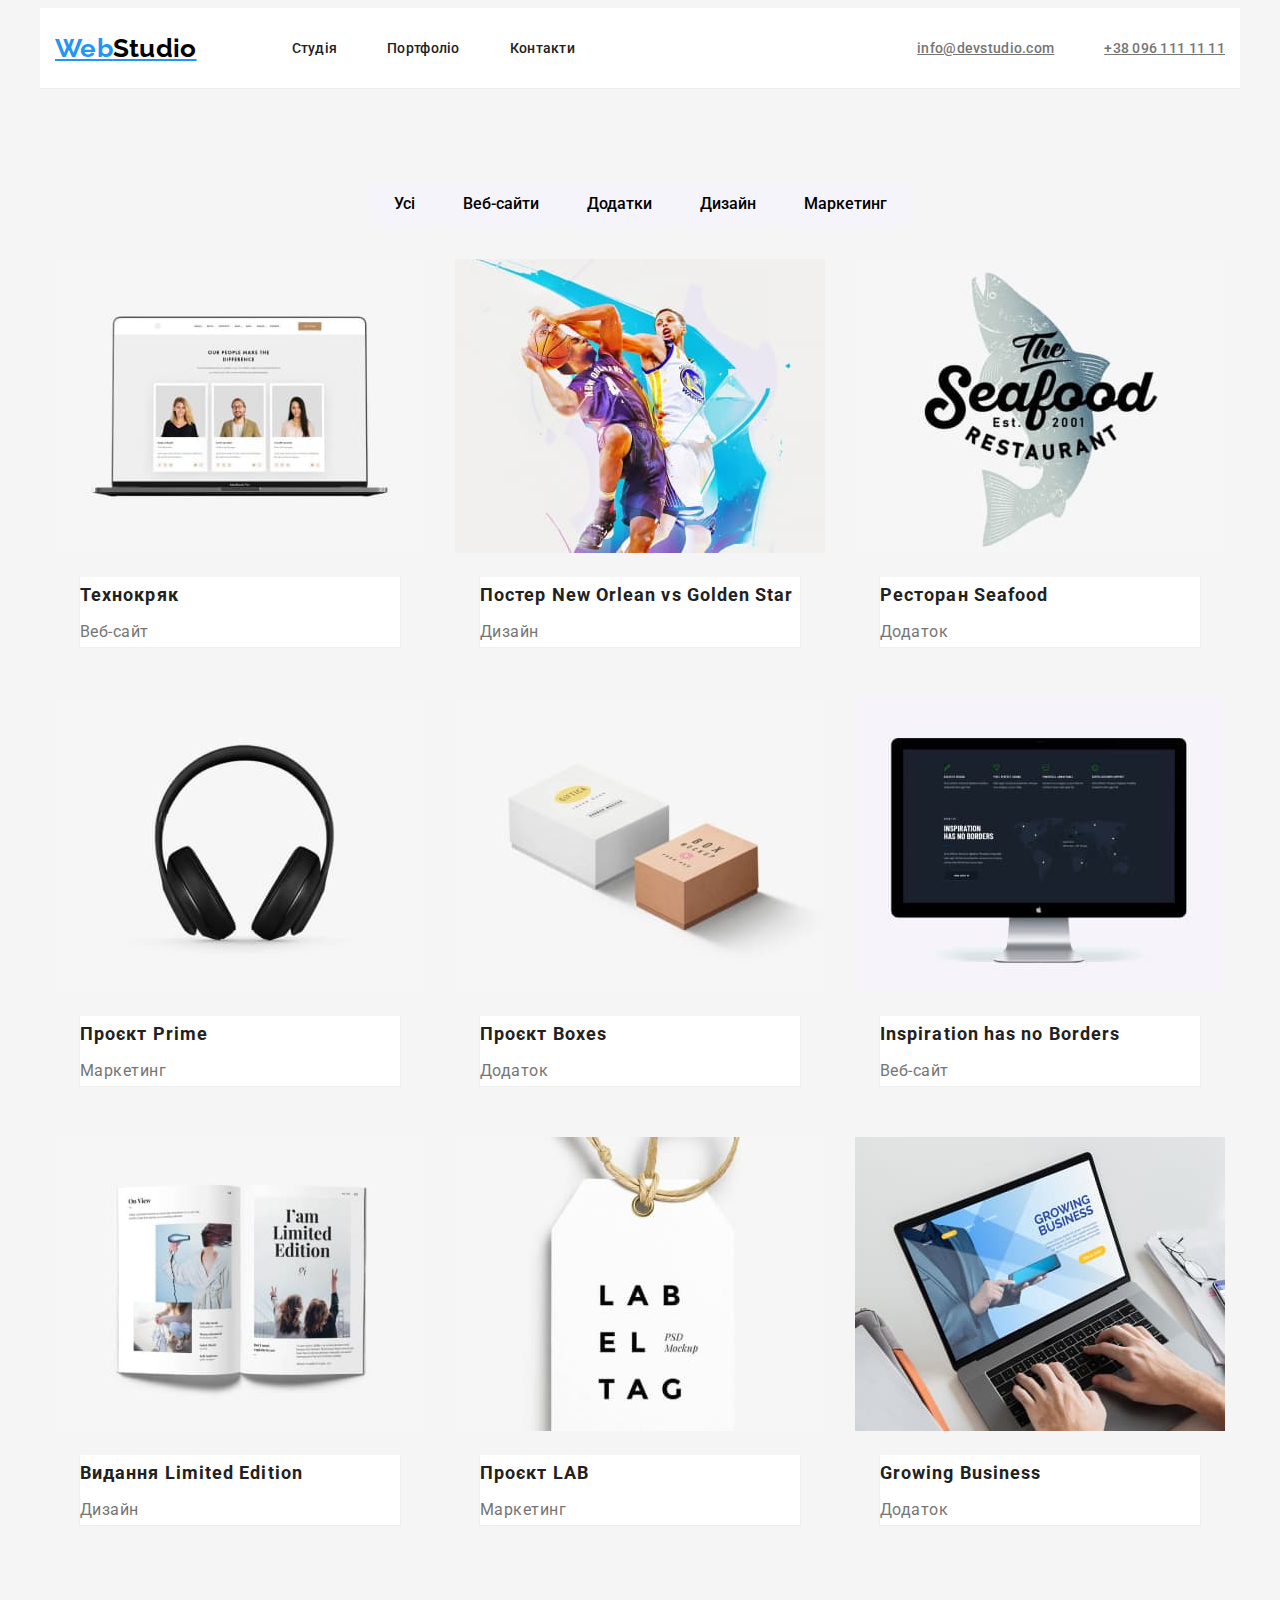
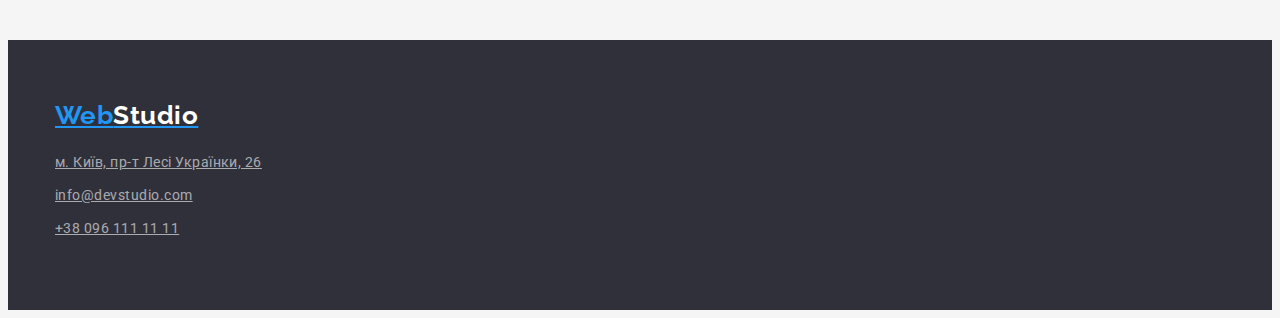
==== portfolio.html @ d642d069 "first comment" ====
<!DOCTYPE html>
<html lang="uk">
  <head>
    <meta charset="UTF-8" />
    <meta http-equiv="X-UA-Compatible" content="IE=edge" />
    <meta name="viewport" content="width=device-width, initial-scale=1.0" />
    <link rel="preconnect" href="https://fonts.googleapis.com" />
    <link rel="preconnect" href="https://fonts.gstatic.com" crossorigin />
    <link
      href="https://fonts.googleapis.com/css2?family=Raleway:wght@400;700&family=Roboto:wght@400;500;700;900&display=swap"
      rel="stylesheet"
    />
    <link
      rel="stylesheet"
      href="https://cdnjs.cloudflare.com/ajax/libs/modern-normalize/1.1.0/modern-normalize.min.css"
      integrity="sha512-wpPYUAdjBVSE4KJnH1VR1HeZfpl1ub8YT/NKx4PuQ5NmX2tKuGu6U/JRp5y+Y8XG2tV+wKQpNHVUX03MfMFn9Q=="
      crossorigin="anonymous"
      referrerpolicy="no-referrer"
    />
    <link rel="stylesheet" href="./css/styles.css" />
    <title>Портфоліо</title>
  </head>
  <body class="page">
    <header class="main-nav">
      <div class="container main-nav">
        <nav class="navigation-main">
          <!--Навігація-->
          <a class="logo" href="">Web<span class="logo-part">Studio</span></a>
          <ul class="list navigation">
            <li>
              <a class="link navigation" href="./index.html">Студія</a>
            </li>
            <li>
              <a class="link navigation" href="">Портфоліо</a>
            </li>
            <li>
              <a class="link navigation" href="">Контакти</a>
            </li>
          </ul>
        </nav>
        <!--Контакти-->
        <ul class="list contact">
          <li>
            <a class="contacts" href="mailto:info@devstudio.com"
              >info@devstudio.com</a
            >
          </li>
          <li>
            <a class="contacts" href="tel:+380961111111">+38 096 111 11 11</a>
          </li>
        </ul>
      </div>
    </header>
    <main>
      <!--кнопки Фільтру по портфоліо-->
      <section class="section">
        <h1 class="hidden">портфоліо</h1>
        <div class="container portfolio">
          <ul class="list filtr">
            <li><button class="btn buttonall" type="button">Усі</button></li>
            <li>
              <button class="btn buttonall" type="button">Веб-сайти</button>
            </li>
            <li>
              <button class="btn buttonall" type="button">Додатки</button>
            </li>
            <li><button class="btn buttonall" type="button">Дизайн</button></li>
            <li>
              <button class="btn buttonall" type="button">Маркетинг</button>
            </li>
          </ul>
          <!--Приклади робіт-->
          <ul class="list examles">
            <li class="examles">
              <a class="link" href="">
                <img
                  class="examle"
                  src="./images/tehnokryak.jpg"
                  alt="Працююций ноутбук з відкритим сайтом"
                  width="370"
                />
                <div class="description">
                  <h2 class="title-portfolio">Технокряк</h2>
                  <p class="portfolio-text">Веб-сайт</p>
                </div>
              </a>
            </li>
            <li class="examles">
              <a class="link" href=""
                ><img
                  src="./images/poster.jpg"
                  alt="Грають два баскетболісти"
                  width="370"
                />
                <div class="description">
                  <h2 class="title-portfolio">
                    Постер New Orlean vs Golden Star
                  </h2>
                  <p class="portfolio-text">Дизайн</p>
                </div>
              </a>
            </li>
            <li class="examles">
              <a class="link" href=""
                ><img
                  src="./images/seafood.jpg"
                  alt="Емблема з зображенням риби"
                  width="370"
                />
                <div class="description">
                  <h2 class="title-portfolio">Ресторан Seafood</h2>
                  <p class="portfolio-text">Додаток</p>
                </div>
              </a>
            </li>
            <li class="examles">
              <a class="link" href="">
                <img src="./images/headphone.jpg" alt="Навушники" width="370" />
                <div class="description">
                  <h2 class="title-portfolio">Проєкт Prime</h2>
                  <p class="portfolio-text">Маркетинг</p>
                </div>
              </a>
            </li>
            <li class="examles">
              <a class="link" href="">
                <img src="./images/boxes.jpg" alt="Дві коробки" width="370" />
                <div class="description">
                  <h2 class="title-portfolio">Проєкт Boxes</h2>
                  <p class="portfolio-text">Додаток</p>
                </div>
              </a>
            </li>
            <li class="examles">
              <a class="link" href="">
                <img
                  src="./images/monitor.jpg"
                  alt="Монітор від ком'ютера"
                  width="370"
                />
                <div class="description">
                  <h2 class="title-portfolio">Inspiration has no Borders</h2>
                  <p class="portfolio-text">Веб-сайт</p>
                </div>
              </a>
            </li>
            <li class="examles">
              <a class="link" href="">
                <img
                  src="./images/magazine.jpg"
                  alt="Відкритий журнал"
                  width="370"
                />
                <div class="description">
                  <h2 class="title-portfolio">Видання Limited Edition</h2>
                  <p class="portfolio-text">Дизайн</p>
                </div>
              </a>
            </li>
            <li class="examles">
              <a class="link" href="">
                <img src="./images/tag.jpg" alt="Бірка" width="370" />
                <div class="description">
                  <h2 class="title-portfolio">Проєкт LAB</h2>
                  <p class="portfolio-text">Маркетинг</p>
                </div>
              </a>
            </li>
            <li class="examles">
              <a class="link" href="">
                <img
                  src="./images/growingbisness.jpg"
                  alt="Руки на клавіатурі ноутбука"
                  width="370"
                />
                <div class="description">
                  <h2 class="title-portfolio">Growing Business</h2>
                  <p class="portfolio-text">Додаток</p>
                </div>
              </a>
            </li>
          </ul>
        </div>
      </section>
    </main>
    <footer class="footer">
      <div class="container">
        <a class="logo" href="">Web<span class="logo-footer">Studio</span></a>
        <!--Contacts-->
        <address>
          <ul class="list white-text">
            <li>
              <a
                class="address"
                href="https://www.google.com/maps/place/%D0%B1%D1%83%D0%BB.+%D0%9B%D0%B5%D1%81%D0%B8+%D0%A3%D0%BA%D1%80%D0%B0%D0%B8%D0%BD%D0%BA%D0%B8,+26,+%D0%9A%D0%B8%D0%B5%D0%B2,+02000/@50.4265807,30.5383858,17z/data=!4m5!3m4!1s0x40d4cf0e033ecbe9:0x57a4dffefec77da0!8m2!3d50.4265807!4d30.5383858"
                >м. Київ, пр-т Лесі Українки, 26</a
              >
            </li>
            <li>
              <a class="address" href="mailto:info@devstudio.com"
                >info@devstudio.com</a
              >
            </li>
            <li>
              <a class="address" href="tel:+380961111111">+38 096 111 11 11</a>
            </li>
          </ul>
        </address>
      </div>
    </footer>
  </body>
</html>
---- css/styles.css ----
html {
  box-sizing: border-box;
}
*,
* ::before,
* ::after {
  box-sizing: inherit;
}

:root {
  --main-color: #757575;
  --accent-color: #212121;
  --accent-background: #2196f3;
}

h1,
h2,
h3,
p,
ul {
  margin: 0;
  padding: 0;
}

.link {
  text-decoration: none;
  display: block;
}
.page {
  background-color: #f5f5f5;
  color: var(--main-color);
  font-family: 'Roboto', sans-serif;
  letter-spacing: 0.03em;
}
.section {
  padding-top: 94px;
  padding-bottom: 94px;
}

.section.feature {
  padding-bottom: 0;
}

.container {
  width: 1200px;
  padding-left: 15px;
  padding-right: 15px;
  margin: 0 auto;
  /* outline: 2px solid tomato; */
}

/* Навігація */

.main-nav.container {
  display: flex;
  border-bottom: 1px solid #ececec;

  background-color: #ffffff;
  font-weight: 500;
  font-size: 14px;
  line-height: 1.1428;
  letter-spacing: 0.02em;
}

.navigation-main {
  display: flex;
  align-items: center;
  margin-right: auto;
}
.logo {
  color: var(--accent-background);
  font-family: 'Raleway', sans-serif;
  font-weight: 700;
  font-size: 26px;
  line-height: 1.1923;
  margin-left: 24px 0;
}
.logo-part {
  color: #000000;
}
.logo-footer {
  color: #ffffff;
}
.list {
  list-style: none;
}
.list .link {
  color: var(--accent-color);
}

.list .link:hover,
.list .link:focus .list .link:active {
  color: var(--accent-background);
}
.list.navigation {
  display: flex;
  align-items: center;
  margin-left: 95px;
}

.list.navigation :not(:last-child),
.list.contact :not(:last-child) {
  margin-right: 50px;
}

.link.navigation {
  padding-top: 32px;
  padding-bottom: 32px;
}
.list.contact {
  display: flex;
  align-items: center;
  justify-content: flex-end;
}
.contacts {
  color: var(--main-color);
}
.contacts:hover,
.contacts:focus {
  color: var(--accent-background);
}

/*section Hero*/
.hero .container {
  padding: 200px;
}
.hero {
  background-color: #2f303a;
  text-align: center;
}
.white-text {
  color: #ffffff;
}
.slogan {
  font-weight: 900;
  font-size: 44px;
  line-height: 1.3636;
  letter-spacing: 0.06em;
  text-transform: uppercase;
  margin-bottom: 30px;
}

.buttonall {
  border-color: transparent;
}
.button {
  display: flex;
  font-family: inherit;
  background: var(--accent-background);
  color: #ffffff;
  font-weight: 700;
  font-size: 16px;
  line-height: 1.875;
  align-items: center;
  letter-spacing: 0.06em;
  margin: 0 auto;
  box-shadow: 0px 4px 4px rgba(0, 0, 0, 0.15);
  border-radius: 4px;
  min-width: 216px;
  padding: 10px 32px;
}
.hero .button:active,
.hero .button:focus,
.hero .button:hover {
  background-color: #188ce8;
}

/* Основні принципи роботи */
.list.feature {
  display: flex;
}

.list-feature:not(:last-child),
.list-deal:not(:last-child),
.list-team:not(:last-child) {
  margin-right: 30px;
}

.hidden {
  position: absolute;
  clip: rect(0 0 0 0);
  width: 1px;
  height: 1px;
  margin: -1px;
}
.title {
  color: var(--accent-color);
  /* font-weight: 700; */
  font-size: 14px;
  line-height: 1.1428;
  text-transform: uppercase;
  margin-bottom: 10px;
}
.text {
  /* font-weight: 400; */
  font-size: 14px;
  line-height: 1.7142;
}

.subtitle {
  color: var(--accent-color);
  font-weight: 700;
  font-size: 36px;
  line-height: 1.1666;
  text-align: center;
  margin-bottom: 50px;
}
/* Чим займаються */
.list.deal {
  display: flex;
}

/* Перелік команди */
.team {
  background: #f5f4fa;
}

.list.team {
  display: flex;
}

.list-team {
  background: #ffffff;

  box-shadow: 0px 1px 3px rgba(0, 0, 0, 0.12), 0px 1px 1px rgba(0, 0, 0, 0.14),
    0px 2px 1px rgba(0, 0, 0, 0.2);
  border-radius: 0px 0px 4px 4px;
}
.foto {
  margin-bottom: 30px;
}
.lead {
  color: var(--accent-color);
  font-weight: 500;
  font-size: 16px;
  line-height: 1.1875;
  text-align: center;
  margin-bottom: 10px;
}
.lead-text {
  font-weight: 400;
  font-size: 16px;
  line-height: 1.1875;
  text-align: center;
  margin-bottom: 30px;
}

/* footer */
.footer .container {
  padding-top: 60px;
  padding-bottom: 60px;
}
.footer {
  background: #2f303a;
}
.footer .logo {
  display: inline-block;
  margin-bottom: 20px;
}

.address {
  color: rgba(255, 255, 255, 0.6);
  /* font-weight: 400; */
  display: inline-block;
  font-size: 14px;
  line-height: 1.7142;
  font-style: normal;
  margin-bottom: 9px;
}
.address:hover,
.address:focus {
  color: #ffffff;
}
/*Портфоліо*/

.btn {
  display: flex;
  font-family: inherit;
  /* color: var(--accent-color); */
  font-weight: 500;
  font-size: 16px;
  line-height: 1.625;
  text-align: center;
  border-radius: 4px;
  background: #f5f4fa;
  padding: 6px 22px;
}
.btn:focus,
.btn:active,
.btn:hover {
  background-color: var(--accent-background);
  color: #ffffff;
}
.container > .filtr {
  display: flex;
  justify-content: center;
  margin-bottom: 34px;
}

.list.examles {
  display: flex;
  flex-wrap: wrap;
  gap: 30px;
}

.description {
  margin: 20px 24px;

  background: #ffffff;
  border-left: 1px solid #eeeeee;
  border-right: 1px solid #eeeeee;
  border-bottom: 1px solid #eeeeee;
}

.title-portfolio {
  color: var(--accent-color);
  /* font-weight: 700; */
  font-size: 18px;
  line-height: 2;
  letter-spacing: 0.06em;
  margin-bottom: 4px;
}

p.portfolio-text {
  /* font-weight: 400; */
  font-size: 16px;
  line-height: 1.875;
  color: #757575;
}
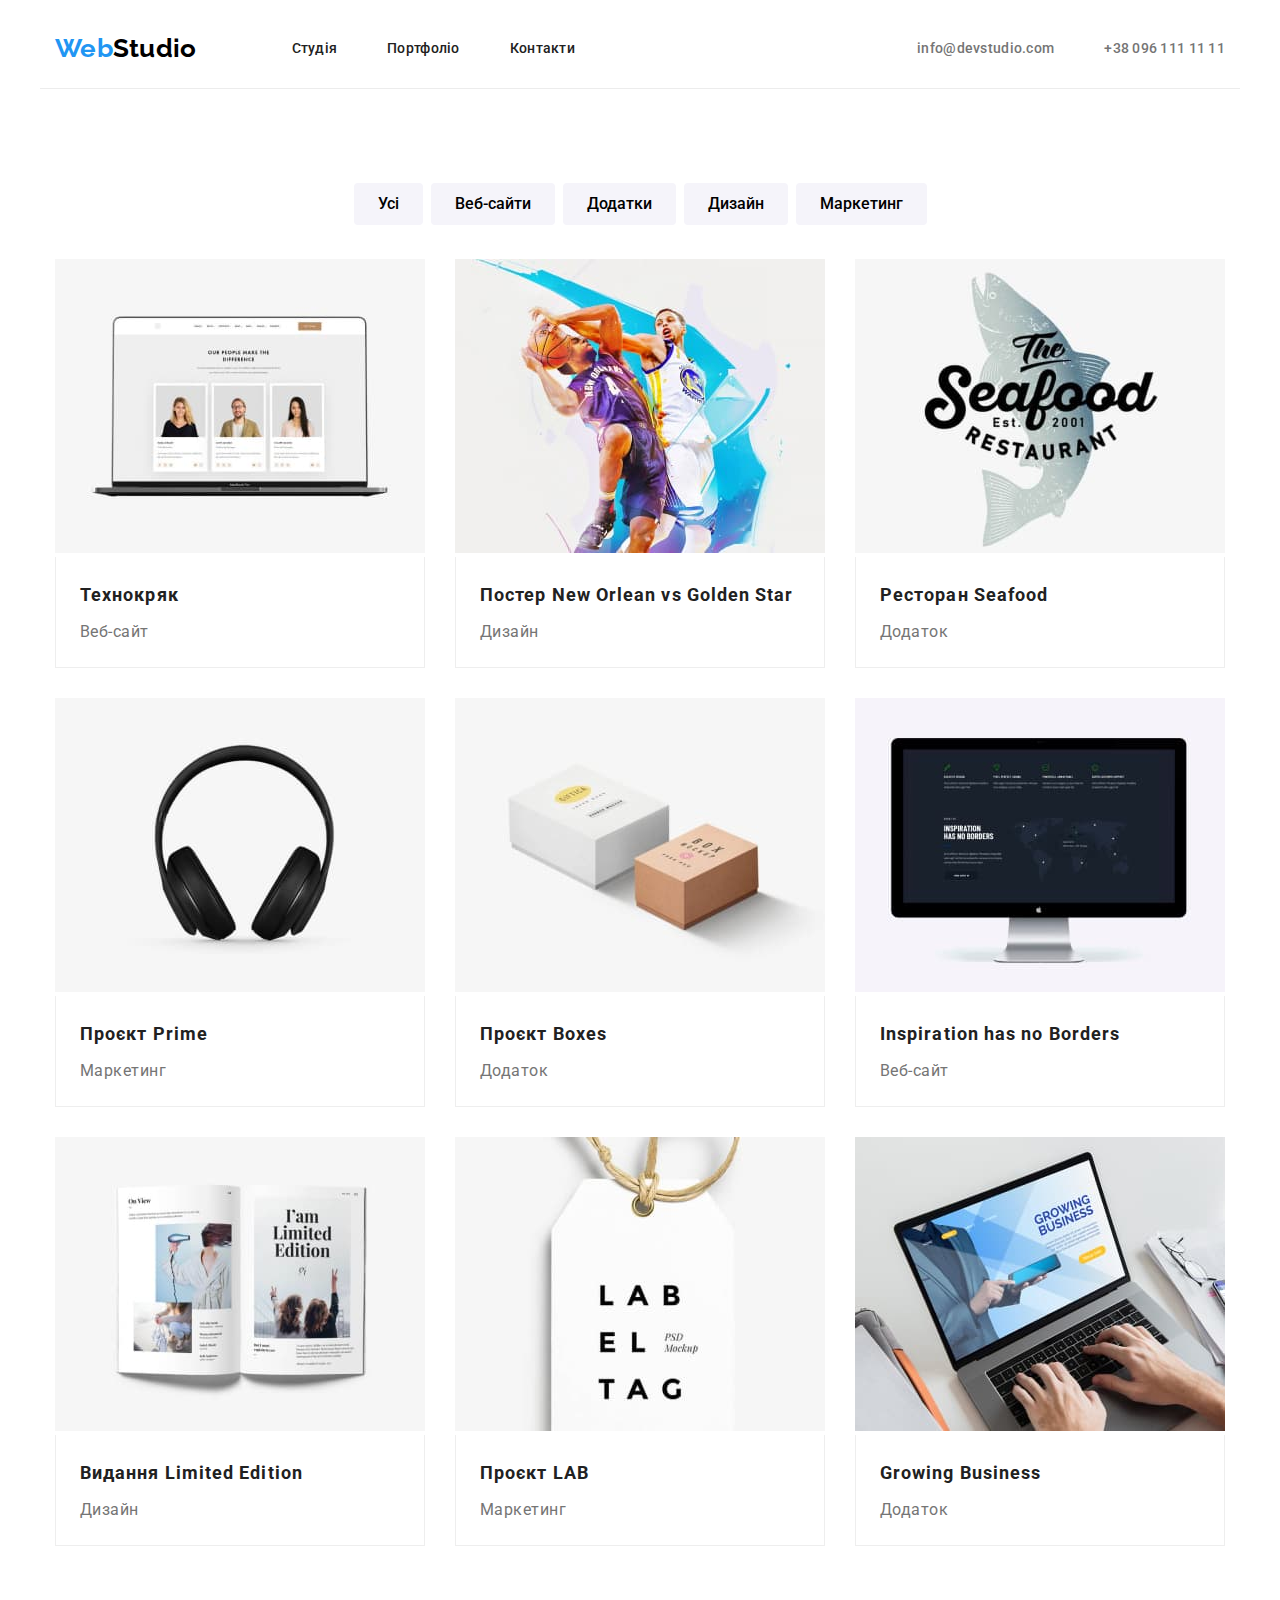
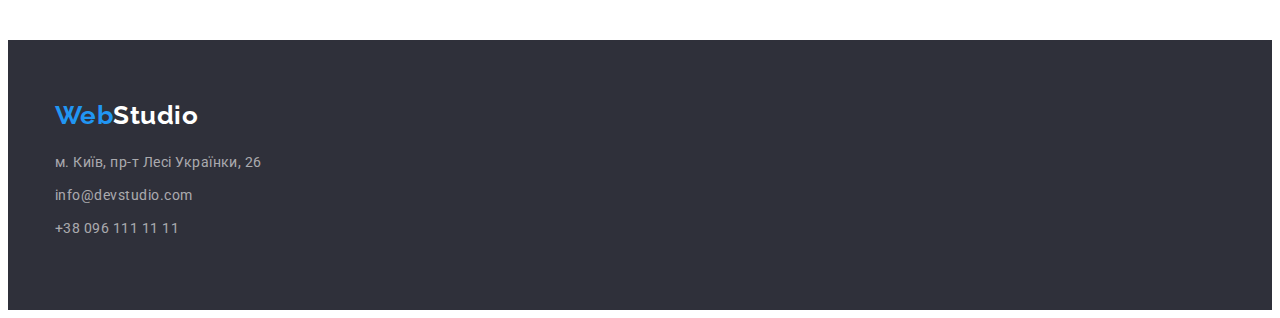
==== commit a00eee95: "add  crorrections" ====
--- a/portfolio.html
+++ b/portfolio.html
@@ -54,18 +54,22 @@
     <main>
       <!--кнопки Фільтру по портфоліо-->
       <section class="section">
-        <h1 class="hidden">портфоліо</h1>
         <div class="container portfolio">
+          <h1 class="hidden">портфоліо</h1>
           <ul class="list filtr">
-            <li><button class="btn buttonall" type="button">Усі</button></li>
-            <li>
+            <li class="list-buttonal">
+              <button class="btn buttonall" type="button">Усі</button>
+            </li>
+            <li class="list-buttonal">
               <button class="btn buttonall" type="button">Веб-сайти</button>
             </li>
-            <li>
+            <li class="list-buttonal">
               <button class="btn buttonall" type="button">Додатки</button>
             </li>
-            <li><button class="btn buttonall" type="button">Дизайн</button></li>
-            <li>
+            <li class="list-buttonal">
+              <button class="btn buttonall" type="button">Дизайн</button>
+            </li>
+            <li class="list-buttonal">
               <button class="btn buttonall" type="button">Маркетинг</button>
             </li>
           </ul>
@@ -189,19 +193,19 @@
         <!--Contacts-->
         <address>
           <ul class="list white-text">
-            <li>
+            <li class="list-adress">
               <a
                 class="address"
                 href="https://www.google.com/maps/place/%D0%B1%D1%83%D0%BB.+%D0%9B%D0%B5%D1%81%D0%B8+%D0%A3%D0%BA%D1%80%D0%B0%D0%B8%D0%BD%D0%BA%D0%B8,+26,+%D0%9A%D0%B8%D0%B5%D0%B2,+02000/@50.4265807,30.5383858,17z/data=!4m5!3m4!1s0x40d4cf0e033ecbe9:0x57a4dffefec77da0!8m2!3d50.4265807!4d30.5383858"
                 >м. Київ, пр-т Лесі Українки, 26</a
               >
             </li>
-            <li>
+            <li class="list-adress">
               <a class="address" href="mailto:info@devstudio.com"
                 >info@devstudio.com</a
               >
             </li>
-            <li>
+            <li class="list-adress">
               <a class="address" href="tel:+380961111111">+38 096 111 11 11</a>
             </li>
           </ul>
--- a/css/styles.css
+++ b/css/styles.css
@@ -22,12 +22,14 @@
   padding: 0;
 }
 
+a {
+  text-decoration: none;
+}
 .link {
   text-decoration: none;
   display: block;
 }
 .page {
-  background-color: #f5f5f5;
   color: var(--main-color);
   font-family: 'Roboto', sans-serif;
   letter-spacing: 0.03em;
@@ -121,7 +123,7 @@
 }
 
 /*section Hero*/
-.hero .container {
+.hero.section {
   padding: 200px;
 }
 .hero {
@@ -209,7 +211,10 @@
 .list.deal {
   display: flex;
 }
-
+.list-deal .img,
+.foto {
+  display: block;
+}
 /* Перелік команди */
 .team {
   background: #f5f4fa;
@@ -226,8 +231,9 @@
     0px 2px 1px rgba(0, 0, 0, 0.2);
   border-radius: 0px 0px 4px 4px;
 }
-.foto {
-  margin-bottom: 30px;
+.card {
+  padding-top: 30px;
+  padding-bottom: 30px;
 }
 .lead {
   color: var(--accent-color);
@@ -242,11 +248,10 @@
   font-size: 16px;
   line-height: 1.1875;
   text-align: center;
-  margin-bottom: 30px;
 }
 
 /* footer */
-.footer .container {
+.footer {
   padding-top: 60px;
   padding-bottom: 60px;
 }
@@ -255,6 +260,7 @@
 }
 .footer .logo {
   display: inline-block;
+  text-decoration: none;
   margin-bottom: 20px;
 }
 
@@ -265,8 +271,12 @@
   font-size: 14px;
   line-height: 1.7142;
   font-style: normal;
+  /* margin-bottom: 9px; */
+}
+.list .list-adress {
   margin-bottom: 9px;
 }
+
 .address:hover,
 .address:focus {
   color: #ffffff;
@@ -291,6 +301,9 @@
   background-color: var(--accent-background);
   color: #ffffff;
 }
+.filtr .list-buttonal:not(:last-child) {
+  margin-right: 8px;
+}
 .container > .filtr {
   display: flex;
   justify-content: center;
@@ -304,7 +317,7 @@
 }
 
 .description {
-  margin: 20px 24px;
+  padding: 20px 24px;
 
   background: #ffffff;
   border-left: 1px solid #eeeeee;
